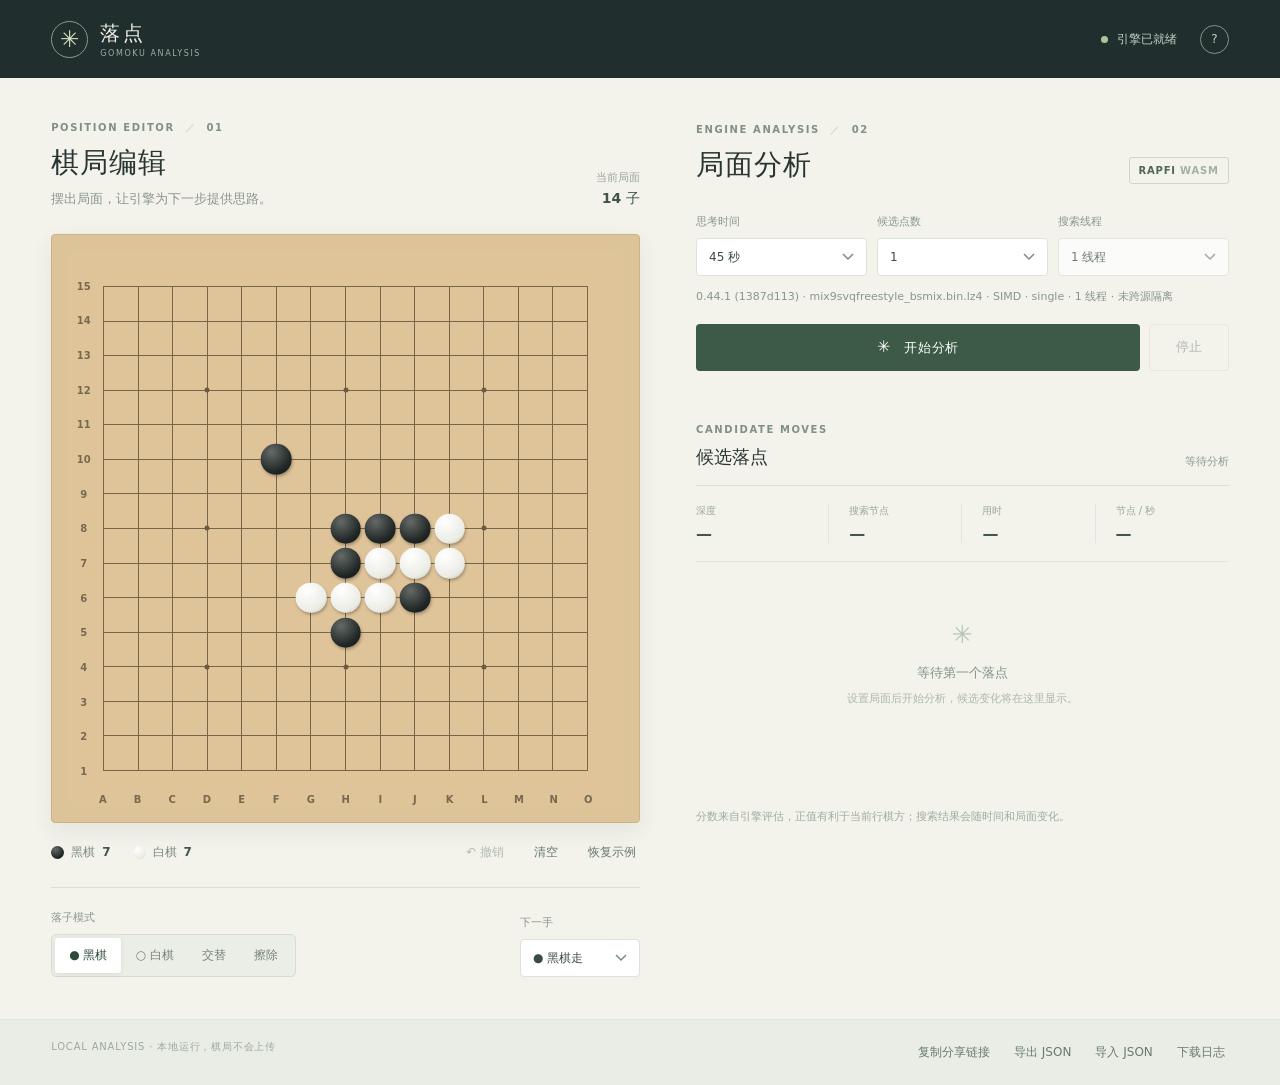
==== index.html @ eda37531 "Add browser Gomoku analysis" ====
<!doctype html>
<html lang="zh-CN">
<head>
  <meta charset="utf-8"><meta name="viewport" content="width=device-width,initial-scale=1">
  <meta name="theme-color" content="#1e292b"><title>落点 · 五子棋分析</title>
  <link rel="stylesheet" href="style.css">
<script src="./coi-serviceworker.js"></script>
</head>
<body>
<header class="topbar"><div class="brand"><span class="brand-mark">✳</span><div><b>落点</b><span>GOMOKU ANALYSIS</span></div></div><div class="top-right"><span class="status-dot" id="engine-dot"></span><span id="engine-status">正在准备引擎</span><button class="icon-btn" id="help-btn" title="使用说明" aria-label="使用说明">?</button></div></header>
<main class="layout">
<section class="board-panel">
  <div class="section-heading"><div><div class="eyebrow">POSITION EDITOR <span>／</span> 01</div><h1>棋局编辑</h1><p>摆出局面，让引擎为下一步提供思路。</p></div><div class="move-indicator"><span>当前局面</span><strong id="stone-count">14 子</strong></div></div>
  <div class="board-wrap"><div class="board" id="board" role="grid" aria-label="十五路五子棋棋盘"></div></div>
  <div class="board-footer"><div class="legend"><span><i class="stone black"></i>黑棋 <b id="black-count">7</b></span><span><i class="stone white"></i>白棋 <b id="white-count">7</b></span></div><div class="board-actions"><button class="text-btn" id="undo">↶ <span>撤销</span></button><button class="text-btn" id="clear">清空</button><button class="text-btn" id="preset">恢复示例</button></div></div>
  <div class="editor-row"><div><label>落子模式</label><div class="segmented" id="modes"><button data-mode="black" class="active">● 黑棋</button><button data-mode="white">○ 白棋</button><button data-mode="alternate">交替</button><button data-mode="erase">擦除</button></div></div><div><label for="side">下一手</label><select id="side"><option value="black">● 黑棋走</option><option value="white">○ 白棋走</option></select></div></div>
</section>
<aside class="analysis-panel">
  <div class="panel-title"><div><div class="eyebrow">ENGINE ANALYSIS <span>／</span> 02</div><h2>局面分析</h2></div><span class="engine-tag">RAPFI <span>WASM</span></span></div>
  <div class="settings"><div class="field"><label for="time">思考时间</label><select id="time"><option value="5">5 秒</option><option value="15">15 秒</option><option value="45" selected>45 秒</option><option value="120">120 秒</option><option value="0">长时分析（最多 24 小时）</option></select></div><div class="field"><label for="multipv">候选点数</label><select id="multipv"><option selected>1</option><option>3</option><option>5</option><option>12</option></select></div><div class="field"><label for="threads">搜索线程</label><select id="threads"><option value="1">1 线程</option></select></div></div>
  <div class="engine-note" id="engine-detail">正在加载本地引擎与网络权重…</div>
  <div class="run-row"><button class="primary" id="analyze" disabled><span>✳</span> 开始分析</button><button class="stop" id="stop" disabled>停止</button></div>
  <div class="analysis-head"><div><span class="eyebrow">CANDIDATE MOVES</span><h3>候选落点</h3></div><span class="live-label" id="search-state">等待分析</span></div>
  <div class="metrics"><div><span>深度</span><b id="metric-depth">—</b></div><div><span>搜索节点</span><b id="metric-nodes">—</b></div><div><span>用时</span><b id="metric-time">—</b></div><div><span>节点 / 秒</span><b id="metric-speed">—</b></div></div>
  <div class="results" id="results"><div class="empty"><span>✳</span><b>等待第一个落点</b><p>设置局面后开始分析，候选变化将在这里显示。</p></div></div>
  <div class="variation" id="variation" hidden><div><b>变化预览</b><span id="variation-label"></span></div><div class="variation-controls"><button id="pv-prev" aria-label="上一步">←</button><span id="pv-step">0 / 0</span><button id="pv-next" aria-label="下一步">→</button><button id="pv-close">退出预览 ×</button></div></div>
  <p class="score-note">分数来自引擎评估，正值有利于当前行棋方；搜索结果会随时间和局面变化。</p>
</aside>
</main>
<footer><span>LOCAL ANALYSIS · 本地运行，棋局不会上传</span><div><button id="copy">复制分享链接</button><button id="export">导出 JSON</button><button id="import">导入 JSON</button><button id="logs">下载日志</button><input id="file" type="file" accept="application/json,.json" hidden></div></footer>
<dialog id="help"><div class="dialog-head"><div><div class="eyebrow">HOW TO USE</div><h2>使用说明</h2></div><button id="help-close" class="icon-btn">×</button></div><p>在棋盘上点击交叉点摆子。选择黑棋、白棋、交替或擦除模式，并明确设置下一手的颜色。</p><p>点击「开始分析」后，引擎在浏览器中计算。多候选会分摊搜索预算，战术题可优先选择一个候选并给予较长时间。点击候选行可在棋盘上逐步预览变化；修改棋局会清除旧结果。</p><p>坐标以左下角为 A1。分享链接包含棋子与行棋方；JSON 可用于保存或恢复局面。浏览器关闭后正在运行的分析将停止。手动编辑局面没有完整棋谱；为设置行棋方，引擎可能插入跳步，这会影响依赖历史的判断。</p><p>多线程需要浏览器支持跨源隔离与 SharedArrayBuffer。页面会尝试通过 Service Worker 启用隔离；若不可用，则使用单线程。</p></dialog>
<div class="toast" id="toast" role="status"></div>
<script src="app.js"></script>
</body></html>
---- style.css ----
:root{font-family:'DM Sans','Noto Sans SC',system-ui,sans-serif;color:#293533;background:#f3f2eb;font-synthesis:none}*{box-sizing:border-box}body{margin:0}button,select{font:inherit}button{cursor:pointer}button:disabled{cursor:not-allowed;opacity:.45}.topbar{height:78px;background:#202e2d;color:#edf0e8;display:flex;align-items:center;justify-content:space-between;padding:0 max(4vw,28px)}.brand{display:flex;align-items:center;gap:12px}.brand-mark{height:37px;width:37px;border:1px solid #879c87;border-radius:50%;display:grid;place-items:center;color:#d4dfc0;font-size:23px}.brand b{display:block;font-size:20px;letter-spacing:.15em}.brand div span{display:block;font-size:8px;letter-spacing:.2em;color:#9daea5;margin-top:2px}.top-right{display:flex;align-items:center;gap:9px;font-size:12px;color:#c3cec4}.status-dot{width:7px;height:7px;background:#caa96b;border-radius:50%}.status-dot.ready{background:#a8c697}.status-dot.error{background:#e08d7e}.icon-btn{border:1px solid #83948c;color:inherit;background:transparent;width:29px;height:29px;border-radius:50%;margin-left:14px}.layout{max-width:1520px;margin:auto;padding:43px max(4vw,28px) 42px;display:grid;grid-template-columns:minmax(450px,1.05fr) minmax(420px,.95fr);gap:56px}.section-heading,.panel-title{display:flex;justify-content:space-between;align-items:flex-end;margin-bottom:26px}.eyebrow{font-size:10px;font-weight:700;letter-spacing:.16em;color:#819085}.eyebrow span{color:#bdc8bc;padding:0 5px}h1,h2,h3,p{margin:0}h1,h2{font-size:28px;letter-spacing:.03em;margin-top:9px;font-weight:600}.section-heading p{font-size:13px;color:#8a9690;margin-top:8px}.move-indicator{text-align:right;color:#9ba69d;font-size:11px}.move-indicator strong{display:block;margin-top:5px;color:#42524b;font-size:14px}.board-wrap{padding:16px;background:#ddc398;border:1px solid #cbb389;box-shadow:0 8px 22px #39483313;border-radius:4px;max-width:680px}.board{position:relative;aspect-ratio:1;background:#dfc49a;touch-action:manipulation}.board:before{content:'';position:absolute;inset:6.25%;background:repeating-linear-gradient(to right,#766547 0 1px,transparent 1px calc(100% / 14)),repeating-linear-gradient(to bottom,#766547 0 1px,transparent 1px calc(100% / 14));border-right:1px solid #766547;border-bottom:1px solid #766547;pointer-events:none}.intersection{position:absolute;width:6.25%;height:6.25%;transform:translate(-50%,-50%);border:0;background:transparent;padding:0;border-radius:50%;z-index:2}.intersection:focus-visible{outline:2px solid #fff;outline-offset:-1px}.intersection:hover:after{content:'';position:absolute;inset:14%;border:1px solid #536b5b;border-radius:50%}.star{position:absolute;width:5px;height:5px;transform:translate(-50%,-50%);border-radius:50%;background:#6d5b41;pointer-events:none}.piece{position:absolute;inset:6%;border-radius:50%;box-shadow:1px 2px 3px #31281755}.piece.black,.stone.black{background:radial-gradient(circle at 35% 27%,#656a67,#202726 65%,#101514)}.piece.white,.stone.white{background:radial-gradient(circle at 35% 27%,#fff,#ebece5 68%,#bdc1b8)}.piece.ghost{opacity:.72}.piece em{display:grid;place-items:center;height:100%;font-style:normal;font-size:clamp(8px,1vw,13px);font-weight:700}.piece.black em{color:#fff}.piece.white em{color:#33413d}.coord{position:absolute;transform:translate(-50%,-50%);font-size:10px;color:#77694f;font-weight:600;pointer-events:none}.board-footer{max-width:680px;display:flex;justify-content:space-between;align-items:center;padding:17px 0 22px;border-bottom:1px solid #d9dfd6}.legend,.board-actions{display:flex;align-items:center;gap:22px}.legend span{display:flex;align-items:center;gap:7px;color:#7d8981;font-size:12px}.legend b{color:#46544d;font-weight:600}.stone{width:13px;height:13px;border-radius:50%;display:inline-block}.text-btn,footer button{border:0;background:none;color:#6a7a6e;padding:4px;font-size:12px}.text-btn:hover,footer button:hover{color:#263f34}.editor-row{display:flex;justify-content:space-between;gap:18px;max-width:680px;margin-top:22px;align-items:end}label{display:block;font-size:11px;color:#8a978d;margin-bottom:9px;font-weight:600}.segmented{display:flex;border:1px solid #d5ddd3;border-radius:5px;padding:3px;background:#ebeee7}.segmented button{border:0;background:none;padding:9px 14px;font-size:12px;color:#758278;border-radius:3px;white-space:nowrap}.segmented button.active{background:#fff;color:#2f4a3a;box-shadow:0 1px 4px #263d2d19}select{appearance:none;background:#fff url("data:image/svg+xml,%3Csvg xmlns='http://www.w3.org/2000/svg' width='12' height='8'%3E%3Cpath d='m1 1 5 5 5-5' fill='none' stroke='%237d8c82' stroke-width='1.5'/%3E%3C/svg%3E") no-repeat right 12px center;border:1px solid #dce3d9;border-radius:4px;color:#3b4c42;padding:11px 33px 11px 12px;font-size:12px;min-width:120px}.analysis-panel{padding-top:2px}.panel-title{margin-bottom:30px}.engine-tag{color:#4e6654;border:1px solid #cad7c9;border-radius:3px;padding:7px 9px;font-size:10px;font-weight:700;letter-spacing:.08em}.engine-tag span{color:#a2b1a4}.settings{display:grid;grid-template-columns:repeat(3,1fr);gap:10px}.settings select{width:100%;min-width:0}.engine-note{font-size:11px;color:#88968b;margin:12px 0 18px;line-height:1.6}.run-row{display:flex;gap:9px}.primary,.stop{height:47px;border-radius:4px;font-weight:600;font-size:13px}.primary{flex:1;border:0;background:#3c5a46;color:#fff;letter-spacing:.05em}.primary:hover:not(:disabled){background:#2e4937}.primary span{font-size:16px;margin-right:8px}.stop{width:80px;border:1px solid #d2dcd0;background:transparent;color:#607468}.analysis-head{display:flex;align-items:end;justify-content:space-between;margin-top:47px;padding-bottom:16px;border-bottom:1px solid #d9e0d7}.analysis-head h3{font-size:18px;margin-top:8px;font-weight:600}.live-label{font-size:11px;color:#8a9a8e}.metrics{display:grid;grid-template-columns:repeat(4,1fr);padding:18px 0;border-bottom:1px solid #e1e6de}.metrics div{border-right:1px solid #e0e6de;padding-left:20px}.metrics div:first-child{padding-left:0}.metrics div:last-child{border:0}.metrics span{display:block;font-size:10px;color:#9aa79b;margin-bottom:6px}.metrics b{font-size:16px;color:#43564a;font-weight:600}.results{min-height:225px}.empty{text-align:center;padding:58px 20px;color:#abb8aa}.empty span{display:block;font-size:25px;color:#b7c7b4;margin-bottom:13px}.empty b{font-size:13px;font-weight:500;color:#839387}.empty p{font-size:11px;line-height:1.8;margin-top:7px}.result{width:100%;border:0;border-bottom:1px solid #e1e6de;background:none;padding:16px 3px;text-align:left;display:grid;grid-template-columns:30px 50px 70px 1fr;align-items:center;gap:7px;color:#405048}.result:hover,.result.selected{background:#e9eee6}.result .rank{font-size:11px;color:#a1aea2}.result .point{font-size:18px;font-weight:700;color:#30493b}.result .score{font-size:13px;font-weight:600;color:#53765c}.result .line{font-size:11px;line-height:1.7;color:#98a69a;overflow:hidden}.result .line span{display:block;overflow:hidden;text-overflow:ellipsis;white-space:nowrap}.result .line small{display:block;font-size:10px;color:#a0ada1;white-space:nowrap}.variation{background:#e5ece1;padding:14px;margin-top:14px;border-radius:4px;font-size:12px}.variation>div:first-child{display:flex;justify-content:space-between;color:#506857}.variation-controls{display:flex;align-items:center;gap:8px;margin-top:10px;color:#6c7e70}.variation button{border:1px solid #cddbcc;background:#f7faf4;border-radius:3px;padding:5px 9px;color:#506857}.variation button:last-child{margin-left:auto}.score-note{font-size:11px;line-height:1.8;color:#a0aca1;margin-top:20px}footer{background:#e9ede5;border-top:1px solid #dfe5dd;padding:20px max(4vw,28px);display:flex;justify-content:space-between;gap:20px;color:#9ba99d;font-size:10px;letter-spacing:.08em}footer div{display:flex;gap:16px;flex-wrap:wrap}footer button{letter-spacing:0}dialog{max-width:480px;border:0;border-radius:6px;padding:30px;background:#f8f9f4;color:#34483a;box-shadow:0 20px 70px #1116}dialog::backdrop{background:#17251fc2}.dialog-head{display:flex;justify-content:space-between;align-items:start}.dialog-head .icon-btn{color:#54695a}dialog p{font-size:13px;line-height:1.9;color:#718075;margin-top:20px}.toast{position:fixed;bottom:25px;left:50%;transform:translate(-50%,20px);opacity:0;transition:.2s;background:#263d30;color:white;padding:11px 18px;border-radius:4px;font-size:12px;pointer-events:none}.toast.show{opacity:1;transform:translate(-50%,0)}@media(max-width:900px){.layout{grid-template-columns:1fr;max-width:740px;gap:52px}.board-wrap,.board-footer,.editor-row{max-width:none}.analysis-head{margin-top:35px}}@media(max-width:520px){.topbar{height:66px;padding:0 18px}.layout{padding:30px 16px}.top-right{font-size:11px}.section-heading h1,.panel-title h2{font-size:24px}.board-wrap{padding:8px}.coord{font-size:8px}.editor-row{align-items:stretch;flex-direction:column}.editor-row select{width:100%}.segmented button{flex:1;padding:9px 7px}.settings{gap:5px}.settings select{padding-left:8px;padding-right:22px;font-size:11px}.board-actions{gap:9px}.legend{gap:10px}footer{padding:20px 16px;flex-direction:column}footer div{gap:10px}.result{grid-template-columns:24px 46px 60px 1fr}}
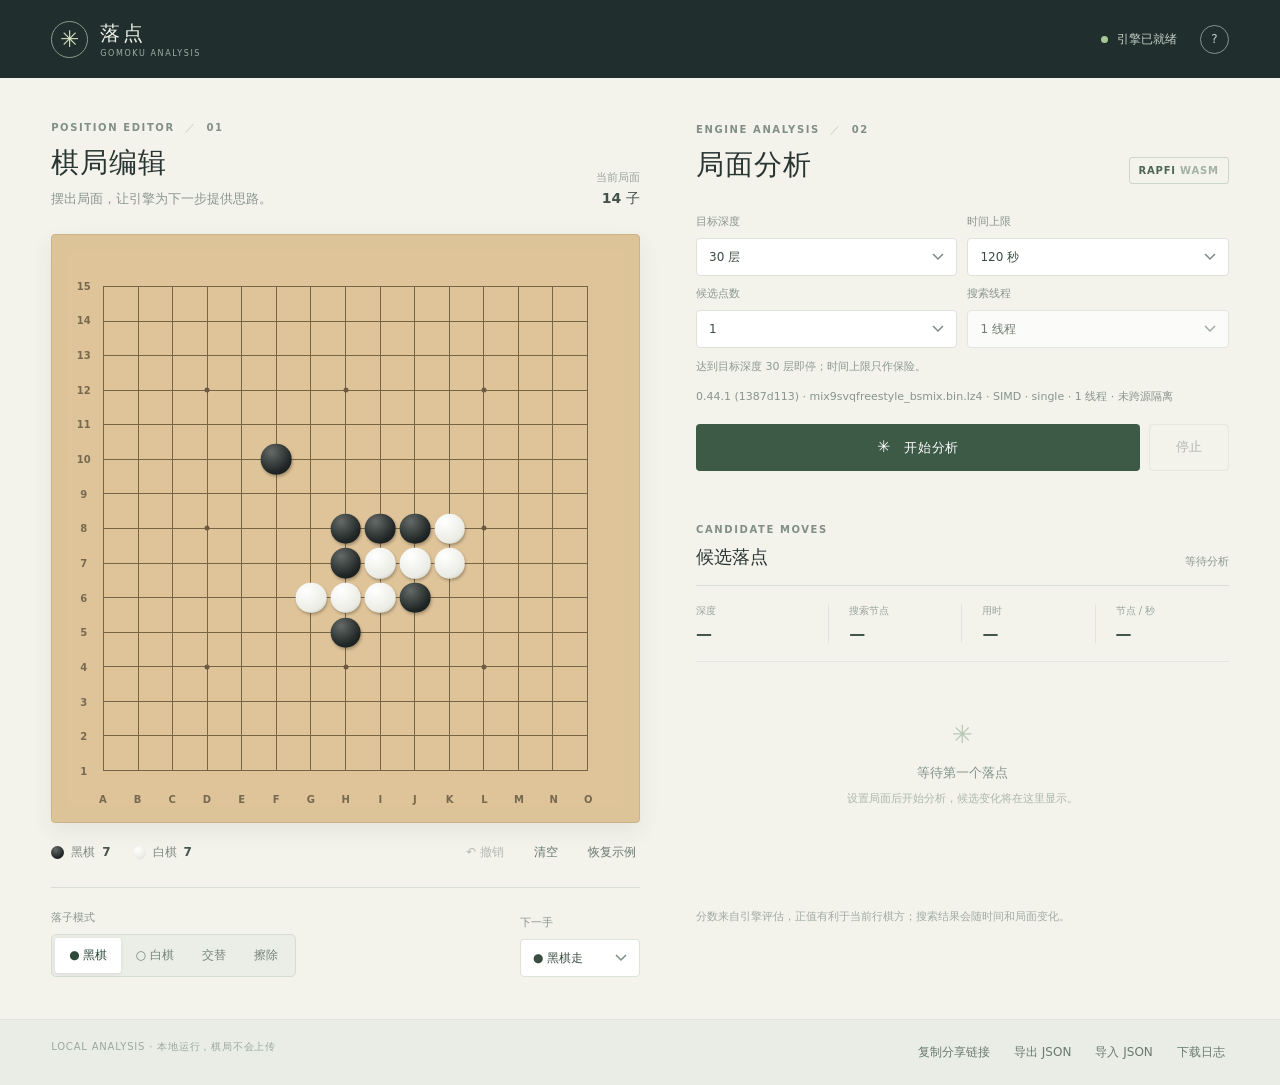
==== commit d6c9a5a7: "Stop on a depth target instead of the wall clock Measured first, with a harness that drives the bund" ====
--- a/index.html
+++ b/index.html
@@ -17,7 +17,9 @@
 </section>
 <aside class="analysis-panel">
   <div class="panel-title"><div><div class="eyebrow">ENGINE ANALYSIS <span>／</span> 02</div><h2>局面分析</h2></div><span class="engine-tag">RAPFI <span>WASM</span></span></div>
-  <div class="settings"><div class="field"><label for="time">思考时间</label><select id="time"><option value="5">5 秒</option><option value="15">15 秒</option><option value="45" selected>45 秒</option><option value="120">120 秒</option><option value="0">长时分析（最多 24 小时）</option></select></div><div class="field"><label for="multipv">候选点数</label><select id="multipv"><option selected>1</option><option>3</option><option>5</option><option>12</option></select></div><div class="field"><label for="threads">搜索线程</label><select id="threads"><option value="1">1 线程</option></select></div></div>
+  <div class="settings"><div class="field"><label for="maxdepth">目标深度</label><select id="maxdepth"><option value="20">20 层</option><option value="24">24 层</option><option value="28">28 层</option><option value="30" selected>30 层</option><option value="34">34 层</option><option value="0">不限（按时间）</option></select></div><div class="field"><label for="time">时间上限</label><select id="time"><option value="5">5 秒</option><option value="15">15 秒（快速）</option><option value="45">45 秒</option><option value="120" selected>120 秒</option><option value="0">不设上限（最多 24 小时）</option></select></div><div class="field"><label for="multipv">候选点数</label><select id="multipv"><option selected>1</option><option>3</option><option>5</option><option>12</option></select></div><div class="field"><label for="threads">搜索线程</label><select id="threads"><option value="1">1 线程</option></select></div></div>
+  <p class="hint" id="budget-hint">达到目标深度即停；时间上限只作保险。</p>
+  <p class="hint" id="thread-hint" hidden>多线程的搜索结果不保证可复现，可能与单线程不同。</p>
   <div class="engine-note" id="engine-detail">正在加载本地引擎与网络权重…</div>
   <div class="run-row"><button class="primary" id="analyze" disabled><span>✳</span> 开始分析</button><button class="stop" id="stop" disabled>停止</button></div>
   <div class="analysis-head"><div><span class="eyebrow">CANDIDATE MOVES</span><h3>候选落点</h3></div><span class="live-label" id="search-state">等待分析</span></div>
--- a/style.css
+++ b/style.css
@@ -1 +1 @@
-:root{font-family:'DM Sans','Noto Sans SC',system-ui,sans-serif;color:#293533;background:#f3f2eb;font-synthesis:none}*{box-sizing:border-box}body{margin:0}button,select{font:inherit}button{cursor:pointer}button:disabled{cursor:not-allowed;opacity:.45}.topbar{height:78px;background:#202e2d;color:#edf0e8;display:flex;align-items:center;justify-content:space-between;padding:0 max(4vw,28px)}.brand{display:flex;align-items:center;gap:12px}.brand-mark{height:37px;width:37px;border:1px solid #879c87;border-radius:50%;display:grid;place-items:center;color:#d4dfc0;font-size:23px}.brand b{display:block;font-size:20px;letter-spacing:.15em}.brand div span{display:block;font-size:8px;letter-spacing:.2em;color:#9daea5;margin-top:2px}.top-right{display:flex;align-items:center;gap:9px;font-size:12px;color:#c3cec4}.status-dot{width:7px;height:7px;background:#caa96b;border-radius:50%}.status-dot.ready{background:#a8c697}.status-dot.error{background:#e08d7e}.icon-btn{border:1px solid #83948c;color:inherit;background:transparent;width:29px;height:29px;border-radius:50%;margin-left:14px}.layout{max-width:1520px;margin:auto;padding:43px max(4vw,28px) 42px;display:grid;grid-template-columns:minmax(450px,1.05fr) minmax(420px,.95fr);gap:56px}.section-heading,.panel-title{display:flex;justify-content:space-between;align-items:flex-end;margin-bottom:26px}.eyebrow{font-size:10px;font-weight:700;letter-spacing:.16em;color:#819085}.eyebrow span{color:#bdc8bc;padding:0 5px}h1,h2,h3,p{margin:0}h1,h2{font-size:28px;letter-spacing:.03em;margin-top:9px;font-weight:600}.section-heading p{font-size:13px;color:#8a9690;margin-top:8px}.move-indicator{text-align:right;color:#9ba69d;font-size:11px}.move-indicator strong{display:block;margin-top:5px;color:#42524b;font-size:14px}.board-wrap{padding:16px;background:#ddc398;border:1px solid #cbb389;box-shadow:0 8px 22px #39483313;border-radius:4px;max-width:680px}.board{position:relative;aspect-ratio:1;background:#dfc49a;touch-action:manipulation}.board:before{content:'';position:absolute;inset:6.25%;background:repeating-linear-gradient(to right,#766547 0 1px,transparent 1px calc(100% / 14)),repeating-linear-gradient(to bottom,#766547 0 1px,transparent 1px calc(100% / 14));border-right:1px solid #766547;border-bottom:1px solid #766547;pointer-events:none}.intersection{position:absolute;width:6.25%;height:6.25%;transform:translate(-50%,-50%);border:0;background:transparent;padding:0;border-radius:50%;z-index:2}.intersection:focus-visible{outline:2px solid #fff;outline-offset:-1px}.intersection:hover:after{content:'';position:absolute;inset:14%;border:1px solid #536b5b;border-radius:50%}.star{position:absolute;width:5px;height:5px;transform:translate(-50%,-50%);border-radius:50%;background:#6d5b41;pointer-events:none}.piece{position:absolute;inset:6%;border-radius:50%;box-shadow:1px 2px 3px #31281755}.piece.black,.stone.black{background:radial-gradient(circle at 35% 27%,#656a67,#202726 65%,#101514)}.piece.white,.stone.white{background:radial-gradient(circle at 35% 27%,#fff,#ebece5 68%,#bdc1b8)}.piece.ghost{opacity:.72}.piece em{display:grid;place-items:center;height:100%;font-style:normal;font-size:clamp(8px,1vw,13px);font-weight:700}.piece.black em{color:#fff}.piece.white em{color:#33413d}.coord{position:absolute;transform:translate(-50%,-50%);font-size:10px;color:#77694f;font-weight:600;pointer-events:none}.board-footer{max-width:680px;display:flex;justify-content:space-between;align-items:center;padding:17px 0 22px;border-bottom:1px solid #d9dfd6}.legend,.board-actions{display:flex;align-items:center;gap:22px}.legend span{display:flex;align-items:center;gap:7px;color:#7d8981;font-size:12px}.legend b{color:#46544d;font-weight:600}.stone{width:13px;height:13px;border-radius:50%;display:inline-block}.text-btn,footer button{border:0;background:none;color:#6a7a6e;padding:4px;font-size:12px}.text-btn:hover,footer button:hover{color:#263f34}.editor-row{display:flex;justify-content:space-between;gap:18px;max-width:680px;margin-top:22px;align-items:end}label{display:block;font-size:11px;color:#8a978d;margin-bottom:9px;font-weight:600}.segmented{display:flex;border:1px solid #d5ddd3;border-radius:5px;padding:3px;background:#ebeee7}.segmented button{border:0;background:none;padding:9px 14px;font-size:12px;color:#758278;border-radius:3px;white-space:nowrap}.segmented button.active{background:#fff;color:#2f4a3a;box-shadow:0 1px 4px #263d2d19}select{appearance:none;background:#fff url("data:image/svg+xml,%3Csvg xmlns='http://www.w3.org/2000/svg' width='12' height='8'%3E%3Cpath d='m1 1 5 5 5-5' fill='none' stroke='%237d8c82' stroke-width='1.5'/%3E%3C/svg%3E") no-repeat right 12px center;border:1px solid #dce3d9;border-radius:4px;color:#3b4c42;padding:11px 33px 11px 12px;font-size:12px;min-width:120px}.analysis-panel{padding-top:2px}.panel-title{margin-bottom:30px}.engine-tag{color:#4e6654;border:1px solid #cad7c9;border-radius:3px;padding:7px 9px;font-size:10px;font-weight:700;letter-spacing:.08em}.engine-tag span{color:#a2b1a4}.settings{display:grid;grid-template-columns:repeat(3,1fr);gap:10px}.settings select{width:100%;min-width:0}.engine-note{font-size:11px;color:#88968b;margin:12px 0 18px;line-height:1.6}.run-row{display:flex;gap:9px}.primary,.stop{height:47px;border-radius:4px;font-weight:600;font-size:13px}.primary{flex:1;border:0;background:#3c5a46;color:#fff;letter-spacing:.05em}.primary:hover:not(:disabled){background:#2e4937}.primary span{font-size:16px;margin-right:8px}.stop{width:80px;border:1px solid #d2dcd0;background:transparent;color:#607468}.analysis-head{display:flex;align-items:end;justify-content:space-between;margin-top:47px;padding-bottom:16px;border-bottom:1px solid #d9e0d7}.analysis-head h3{font-size:18px;margin-top:8px;font-weight:600}.live-label{font-size:11px;color:#8a9a8e}.metrics{display:grid;grid-template-columns:repeat(4,1fr);padding:18px 0;border-bottom:1px solid #e1e6de}.metrics div{border-right:1px solid #e0e6de;padding-left:20px}.metrics div:first-child{padding-left:0}.metrics div:last-child{border:0}.metrics span{display:block;font-size:10px;color:#9aa79b;margin-bottom:6px}.metrics b{font-size:16px;color:#43564a;font-weight:600}.results{min-height:225px}.empty{text-align:center;padding:58px 20px;color:#abb8aa}.empty span{display:block;font-size:25px;color:#b7c7b4;margin-bottom:13px}.empty b{font-size:13px;font-weight:500;color:#839387}.empty p{font-size:11px;line-height:1.8;margin-top:7px}.result{width:100%;border:0;border-bottom:1px solid #e1e6de;background:none;padding:16px 3px;text-align:left;display:grid;grid-template-columns:30px 50px 70px 1fr;align-items:center;gap:7px;color:#405048}.result:hover,.result.selected{background:#e9eee6}.result .rank{font-size:11px;color:#a1aea2}.result .point{font-size:18px;font-weight:700;color:#30493b}.result .score{font-size:13px;font-weight:600;color:#53765c}.result .line{font-size:11px;line-height:1.7;color:#98a69a;overflow:hidden}.result .line span{display:block;overflow:hidden;text-overflow:ellipsis;white-space:nowrap}.result .line small{display:block;font-size:10px;color:#a0ada1;white-space:nowrap}.variation{background:#e5ece1;padding:14px;margin-top:14px;border-radius:4px;font-size:12px}.variation>div:first-child{display:flex;justify-content:space-between;color:#506857}.variation-controls{display:flex;align-items:center;gap:8px;margin-top:10px;color:#6c7e70}.variation button{border:1px solid #cddbcc;background:#f7faf4;border-radius:3px;padding:5px 9px;color:#506857}.variation button:last-child{margin-left:auto}.score-note{font-size:11px;line-height:1.8;color:#a0aca1;margin-top:20px}footer{background:#e9ede5;border-top:1px solid #dfe5dd;padding:20px max(4vw,28px);display:flex;justify-content:space-between;gap:20px;color:#9ba99d;font-size:10px;letter-spacing:.08em}footer div{display:flex;gap:16px;flex-wrap:wrap}footer button{letter-spacing:0}dialog{max-width:480px;border:0;border-radius:6px;padding:30px;background:#f8f9f4;color:#34483a;box-shadow:0 20px 70px #1116}dialog::backdrop{background:#17251fc2}.dialog-head{display:flex;justify-content:space-between;align-items:start}.dialog-head .icon-btn{color:#54695a}dialog p{font-size:13px;line-height:1.9;color:#718075;margin-top:20px}.toast{position:fixed;bottom:25px;left:50%;transform:translate(-50%,20px);opacity:0;transition:.2s;background:#263d30;color:white;padding:11px 18px;border-radius:4px;font-size:12px;pointer-events:none}.toast.show{opacity:1;transform:translate(-50%,0)}@media(max-width:900px){.layout{grid-template-columns:1fr;max-width:740px;gap:52px}.board-wrap,.board-footer,.editor-row{max-width:none}.analysis-head{margin-top:35px}}@media(max-width:520px){.topbar{height:66px;padding:0 18px}.layout{padding:30px 16px}.top-right{font-size:11px}.section-heading h1,.panel-title h2{font-size:24px}.board-wrap{padding:8px}.coord{font-size:8px}.editor-row{align-items:stretch;flex-direction:column}.editor-row select{width:100%}.segmented button{flex:1;padding:9px 7px}.settings{gap:5px}.settings select{padding-left:8px;padding-right:22px;font-size:11px}.board-actions{gap:9px}.legend{gap:10px}footer{padding:20px 16px;flex-direction:column}footer div{gap:10px}.result{grid-template-columns:24px 46px 60px 1fr}}
+:root{font-family:'DM Sans','Noto Sans SC',system-ui,sans-serif;color:#293533;background:#f3f2eb;font-synthesis:none}*{box-sizing:border-box}body{margin:0}button,select{font:inherit}button{cursor:pointer}button:disabled{cursor:not-allowed;opacity:.45}.topbar{height:78px;background:#202e2d;color:#edf0e8;display:flex;align-items:center;justify-content:space-between;padding:0 max(4vw,28px)}.brand{display:flex;align-items:center;gap:12px}.brand-mark{height:37px;width:37px;border:1px solid #879c87;border-radius:50%;display:grid;place-items:center;color:#d4dfc0;font-size:23px}.brand b{display:block;font-size:20px;letter-spacing:.15em}.brand div span{display:block;font-size:8px;letter-spacing:.2em;color:#9daea5;margin-top:2px}.top-right{display:flex;align-items:center;gap:9px;font-size:12px;color:#c3cec4}.status-dot{width:7px;height:7px;background:#caa96b;border-radius:50%}.status-dot.ready{background:#a8c697}.status-dot.error{background:#e08d7e}.icon-btn{border:1px solid #83948c;color:inherit;background:transparent;width:29px;height:29px;border-radius:50%;margin-left:14px}.layout{max-width:1520px;margin:auto;padding:43px max(4vw,28px) 42px;display:grid;grid-template-columns:minmax(450px,1.05fr) minmax(420px,.95fr);gap:56px}.section-heading,.panel-title{display:flex;justify-content:space-between;align-items:flex-end;margin-bottom:26px}.eyebrow{font-size:10px;font-weight:700;letter-spacing:.16em;color:#819085}.eyebrow span{color:#bdc8bc;padding:0 5px}h1,h2,h3,p{margin:0}h1,h2{font-size:28px;letter-spacing:.03em;margin-top:9px;font-weight:600}.section-heading p{font-size:13px;color:#8a9690;margin-top:8px}.move-indicator{text-align:right;color:#9ba69d;font-size:11px}.move-indicator strong{display:block;margin-top:5px;color:#42524b;font-size:14px}.board-wrap{padding:16px;background:#ddc398;border:1px solid #cbb389;box-shadow:0 8px 22px #39483313;border-radius:4px;max-width:680px}.board{position:relative;aspect-ratio:1;background:#dfc49a;touch-action:manipulation}.board:before{content:'';position:absolute;inset:6.25%;background:repeating-linear-gradient(to right,#766547 0 1px,transparent 1px calc(100% / 14)),repeating-linear-gradient(to bottom,#766547 0 1px,transparent 1px calc(100% / 14));border-right:1px solid #766547;border-bottom:1px solid #766547;pointer-events:none}.intersection{position:absolute;width:6.25%;height:6.25%;transform:translate(-50%,-50%);border:0;background:transparent;padding:0;border-radius:50%;z-index:2}.intersection:focus-visible{outline:2px solid #fff;outline-offset:-1px}.intersection:hover:after{content:'';position:absolute;inset:14%;border:1px solid #536b5b;border-radius:50%}.star{position:absolute;width:5px;height:5px;transform:translate(-50%,-50%);border-radius:50%;background:#6d5b41;pointer-events:none}.piece{position:absolute;inset:6%;border-radius:50%;box-shadow:1px 2px 3px #31281755}.piece.black,.stone.black{background:radial-gradient(circle at 35% 27%,#656a67,#202726 65%,#101514)}.piece.white,.stone.white{background:radial-gradient(circle at 35% 27%,#fff,#ebece5 68%,#bdc1b8)}.piece.ghost{opacity:.72}.piece em{display:grid;place-items:center;height:100%;font-style:normal;font-size:clamp(8px,1vw,13px);font-weight:700}.piece.black em{color:#fff}.piece.white em{color:#33413d}.coord{position:absolute;transform:translate(-50%,-50%);font-size:10px;color:#77694f;font-weight:600;pointer-events:none}.board-footer{max-width:680px;display:flex;justify-content:space-between;align-items:center;padding:17px 0 22px;border-bottom:1px solid #d9dfd6}.legend,.board-actions{display:flex;align-items:center;gap:22px}.legend span{display:flex;align-items:center;gap:7px;color:#7d8981;font-size:12px}.legend b{color:#46544d;font-weight:600}.stone{width:13px;height:13px;border-radius:50%;display:inline-block}.text-btn,footer button{border:0;background:none;color:#6a7a6e;padding:4px;font-size:12px}.text-btn:hover,footer button:hover{color:#263f34}.editor-row{display:flex;justify-content:space-between;gap:18px;max-width:680px;margin-top:22px;align-items:end}label{display:block;font-size:11px;color:#8a978d;margin-bottom:9px;font-weight:600}.segmented{display:flex;border:1px solid #d5ddd3;border-radius:5px;padding:3px;background:#ebeee7}.segmented button{border:0;background:none;padding:9px 14px;font-size:12px;color:#758278;border-radius:3px;white-space:nowrap}.segmented button.active{background:#fff;color:#2f4a3a;box-shadow:0 1px 4px #263d2d19}select{appearance:none;background:#fff url("data:image/svg+xml,%3Csvg xmlns='http://www.w3.org/2000/svg' width='12' height='8'%3E%3Cpath d='m1 1 5 5 5-5' fill='none' stroke='%237d8c82' stroke-width='1.5'/%3E%3C/svg%3E") no-repeat right 12px center;border:1px solid #dce3d9;border-radius:4px;color:#3b4c42;padding:11px 33px 11px 12px;font-size:12px;min-width:120px}.analysis-panel{padding-top:2px}.panel-title{margin-bottom:30px}.engine-tag{color:#4e6654;border:1px solid #cad7c9;border-radius:3px;padding:7px 9px;font-size:10px;font-weight:700;letter-spacing:.08em}.engine-tag span{color:#a2b1a4}.settings{display:grid;grid-template-columns:repeat(2,1fr);gap:10px}.settings select{width:100%;min-width:0}.hint{font-size:11px;line-height:1.65;color:#8d9a8f;margin:10px 0 0}.hint[hidden]{display:none}.engine-note{font-size:11px;color:#88968b;margin:12px 0 18px;line-height:1.6}.run-row{display:flex;gap:9px}.primary,.stop{height:47px;border-radius:4px;font-weight:600;font-size:13px}.primary{flex:1;border:0;background:#3c5a46;color:#fff;letter-spacing:.05em}.primary:hover:not(:disabled){background:#2e4937}.primary span{font-size:16px;margin-right:8px}.stop{width:80px;border:1px solid #d2dcd0;background:transparent;color:#607468}.analysis-head{display:flex;align-items:end;justify-content:space-between;margin-top:47px;padding-bottom:16px;border-bottom:1px solid #d9e0d7}.analysis-head h3{font-size:18px;margin-top:8px;font-weight:600}.live-label{font-size:11px;color:#8a9a8e}.metrics{display:grid;grid-template-columns:repeat(4,1fr);padding:18px 0;border-bottom:1px solid #e1e6de}.metrics div{border-right:1px solid #e0e6de;padding-left:20px}.metrics div:first-child{padding-left:0}.metrics div:last-child{border:0}.metrics span{display:block;font-size:10px;color:#9aa79b;margin-bottom:6px}.metrics b{font-size:16px;color:#43564a;font-weight:600}.results{min-height:225px}.empty{text-align:center;padding:58px 20px;color:#abb8aa}.empty span{display:block;font-size:25px;color:#b7c7b4;margin-bottom:13px}.empty b{font-size:13px;font-weight:500;color:#839387}.empty p{font-size:11px;line-height:1.8;margin-top:7px}.result{width:100%;border:0;border-bottom:1px solid #e1e6de;background:none;padding:16px 3px;text-align:left;display:grid;grid-template-columns:30px 50px 70px 1fr;align-items:center;gap:7px;color:#405048}.result:hover,.result.selected{background:#e9eee6}.result .rank{font-size:11px;color:#a1aea2}.result .point{font-size:18px;font-weight:700;color:#30493b}.result .score{font-size:13px;font-weight:600;color:#53765c}.result .line{font-size:11px;line-height:1.7;color:#98a69a;overflow:hidden}.result .line span{display:block;overflow:hidden;text-overflow:ellipsis;white-space:nowrap}.result .line small{display:block;font-size:10px;color:#a0ada1;white-space:nowrap}.variation{background:#e5ece1;padding:14px;margin-top:14px;border-radius:4px;font-size:12px}.variation>div:first-child{display:flex;justify-content:space-between;color:#506857}.variation-controls{display:flex;align-items:center;gap:8px;margin-top:10px;color:#6c7e70}.variation button{border:1px solid #cddbcc;background:#f7faf4;border-radius:3px;padding:5px 9px;color:#506857}.variation button:last-child{margin-left:auto}.score-note{font-size:11px;line-height:1.8;color:#a0aca1;margin-top:20px}footer{background:#e9ede5;border-top:1px solid #dfe5dd;padding:20px max(4vw,28px);display:flex;justify-content:space-between;gap:20px;color:#9ba99d;font-size:10px;letter-spacing:.08em}footer div{display:flex;gap:16px;flex-wrap:wrap}footer button{letter-spacing:0}dialog{max-width:480px;border:0;border-radius:6px;padding:30px;background:#f8f9f4;color:#34483a;box-shadow:0 20px 70px #1116}dialog::backdrop{background:#17251fc2}.dialog-head{display:flex;justify-content:space-between;align-items:start}.dialog-head .icon-btn{color:#54695a}dialog p{font-size:13px;line-height:1.9;color:#718075;margin-top:20px}.toast{position:fixed;bottom:25px;left:50%;transform:translate(-50%,20px);opacity:0;transition:.2s;background:#263d30;color:white;padding:11px 18px;border-radius:4px;font-size:12px;pointer-events:none}.toast.show{opacity:1;transform:translate(-50%,0)}@media(max-width:900px){.layout{grid-template-columns:1fr;max-width:740px;gap:52px}.board-wrap,.board-footer,.editor-row{max-width:none}.analysis-head{margin-top:35px}}@media(max-width:520px){.topbar{height:66px;padding:0 18px}.layout{padding:30px 16px}.top-right{font-size:11px}.section-heading h1,.panel-title h2{font-size:24px}.board-wrap{padding:8px}.coord{font-size:8px}.editor-row{align-items:stretch;flex-direction:column}.editor-row select{width:100%}.segmented button{flex:1;padding:9px 7px}.settings{gap:5px}.settings select{padding-left:8px;padding-right:22px;font-size:11px}.board-actions{gap:9px}.legend{gap:10px}footer{padding:20px 16px;flex-direction:column}footer div{gap:10px}.result{grid-template-columns:24px 46px 60px 1fr}}
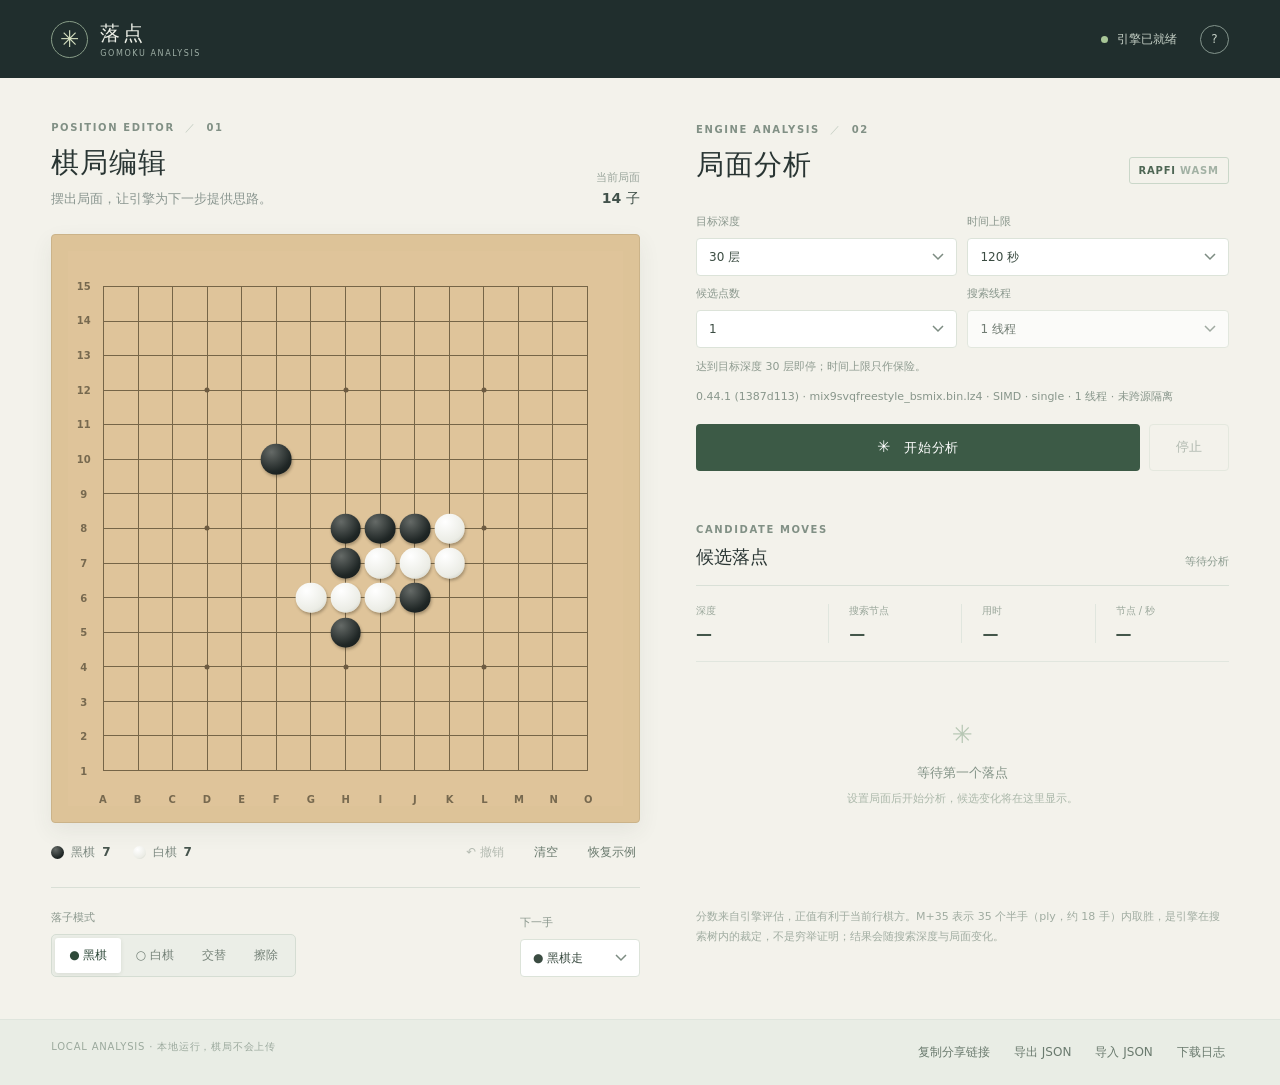
==== commit 2d7311a8: "Say what an M score means and rewrite the test record A mate score is printed as VALUE_MATE - value," ====
--- a/index.html
+++ b/index.html
@@ -26,11 +26,11 @@
   <div class="metrics"><div><span>深度</span><b id="metric-depth">—</b></div><div><span>搜索节点</span><b id="metric-nodes">—</b></div><div><span>用时</span><b id="metric-time">—</b></div><div><span>节点 / 秒</span><b id="metric-speed">—</b></div></div>
   <div class="results" id="results"><div class="empty"><span>✳</span><b>等待第一个落点</b><p>设置局面后开始分析，候选变化将在这里显示。</p></div></div>
   <div class="variation" id="variation" hidden><div><b>变化预览</b><span id="variation-label"></span></div><div class="variation-controls"><button id="pv-prev" aria-label="上一步">←</button><span id="pv-step">0 / 0</span><button id="pv-next" aria-label="下一步">→</button><button id="pv-close">退出预览 ×</button></div></div>
-  <p class="score-note">分数来自引擎评估，正值有利于当前行棋方；搜索结果会随时间和局面变化。</p>
+  <p class="score-note">分数来自引擎评估，正值有利于当前行棋方。M+35 表示 35 个半手（ply，约 18 手）内取胜，是引擎在搜索树内的裁定，不是穷举证明；结果会随搜索深度与局面变化。</p>
 </aside>
 </main>
 <footer><span>LOCAL ANALYSIS · 本地运行，棋局不会上传</span><div><button id="copy">复制分享链接</button><button id="export">导出 JSON</button><button id="import">导入 JSON</button><button id="logs">下载日志</button><input id="file" type="file" accept="application/json,.json" hidden></div></footer>
-<dialog id="help"><div class="dialog-head"><div><div class="eyebrow">HOW TO USE</div><h2>使用说明</h2></div><button id="help-close" class="icon-btn">×</button></div><p>在棋盘上点击交叉点摆子。选择黑棋、白棋、交替或擦除模式，并明确设置下一手的颜色。</p><p>点击「开始分析」后，引擎在浏览器中计算。多候选会分摊搜索预算，战术题可优先选择一个候选并给予较长时间。点击候选行可在棋盘上逐步预览变化；修改棋局会清除旧结果。</p><p>坐标以左下角为 A1。分享链接包含棋子与行棋方；JSON 可用于保存或恢复局面。浏览器关闭后正在运行的分析将停止。手动编辑局面没有完整棋谱；为设置行棋方，引擎可能插入跳步，这会影响依赖历史的判断。</p><p>多线程需要浏览器支持跨源隔离与 SharedArrayBuffer。页面会尝试通过 Service Worker 启用隔离；若不可用，则使用单线程。</p></dialog>
+<dialog id="help"><div class="dialog-head"><div><div class="eyebrow">HOW TO USE</div><h2>使用说明</h2></div><button id="help-close" class="icon-btn">×</button></div><p>在棋盘上点击交叉点摆子。选择黑棋、白棋、交替或擦除模式，并明确设置下一手的颜色。</p><p>点击「开始分析」后，引擎在浏览器中计算。多候选会分摊搜索预算，战术题可优先选择一个候选并给予较长时间。点击候选行可在棋盘上逐步预览变化；修改棋局会清除旧结果。</p><p>坐标以左下角为 A1。分享链接包含棋子与行棋方；JSON 可用于保存或恢复局面。浏览器关闭后正在运行的分析将停止。手动编辑局面没有完整棋谱；为设置行棋方，引擎可能插入跳步，这会影响依赖历史的判断。</p><p>「目标深度」是主要停止条件：到达即停，时间只作上限。达到目标深度时结果与设备速度无关；显示「被时间截断」时，结果会随机器快慢变化。多线程的搜索结果不保证可复现，可能与单线程不同。</p><p>M 值以半手（ply）为单位：M+35 是 35 个半手，约 18 个己方着手。它来自搜索树内的判断，不是穷举证明。</p><p>多线程需要浏览器支持跨源隔离与 SharedArrayBuffer。页面会尝试通过 Service Worker 启用隔离；若不可用，则使用单线程。</p></dialog>
 <div class="toast" id="toast" role="status"></div>
 <script src="app.js"></script>
 </body></html>
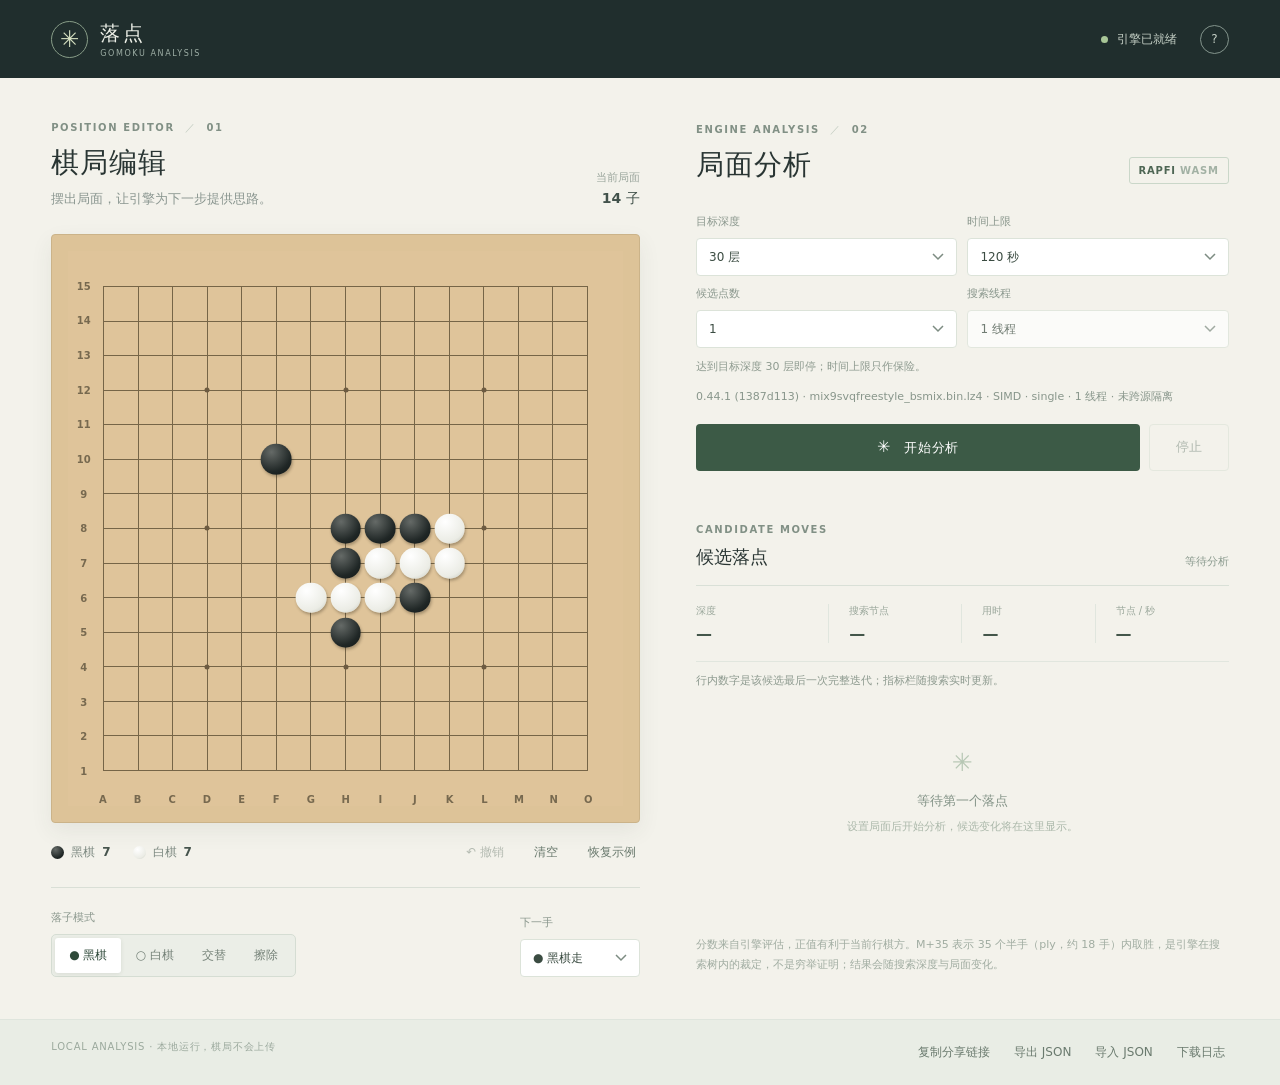
==== commit e34bc6e2: "Keep candidate rows and the metric strip on complete iterations The suspected cause was a PV block p" ====
--- a/index.html
+++ b/index.html
@@ -24,6 +24,7 @@
   <div class="run-row"><button class="primary" id="analyze" disabled><span>✳</span> 开始分析</button><button class="stop" id="stop" disabled>停止</button></div>
   <div class="analysis-head"><div><span class="eyebrow">CANDIDATE MOVES</span><h3>候选落点</h3></div><span class="live-label" id="search-state">等待分析</span></div>
   <div class="metrics"><div><span>深度</span><b id="metric-depth">—</b></div><div><span>搜索节点</span><b id="metric-nodes">—</b></div><div><span>用时</span><b id="metric-time">—</b></div><div><span>节点 / 秒</span><b id="metric-speed">—</b></div></div>
+  <p class="hint" id="row-note">行内数字是该候选最后一次完整迭代；指标栏随搜索实时更新。</p>
   <div class="results" id="results"><div class="empty"><span>✳</span><b>等待第一个落点</b><p>设置局面后开始分析，候选变化将在这里显示。</p></div></div>
   <div class="variation" id="variation" hidden><div><b>变化预览</b><span id="variation-label"></span></div><div class="variation-controls"><button id="pv-prev" aria-label="上一步">←</button><span id="pv-step">0 / 0</span><button id="pv-next" aria-label="下一步">→</button><button id="pv-close">退出预览 ×</button></div></div>
   <p class="score-note">分数来自引擎评估，正值有利于当前行棋方。M+35 表示 35 个半手（ply，约 18 手）内取胜，是引擎在搜索树内的裁定，不是穷举证明；结果会随搜索深度与局面变化。</p>
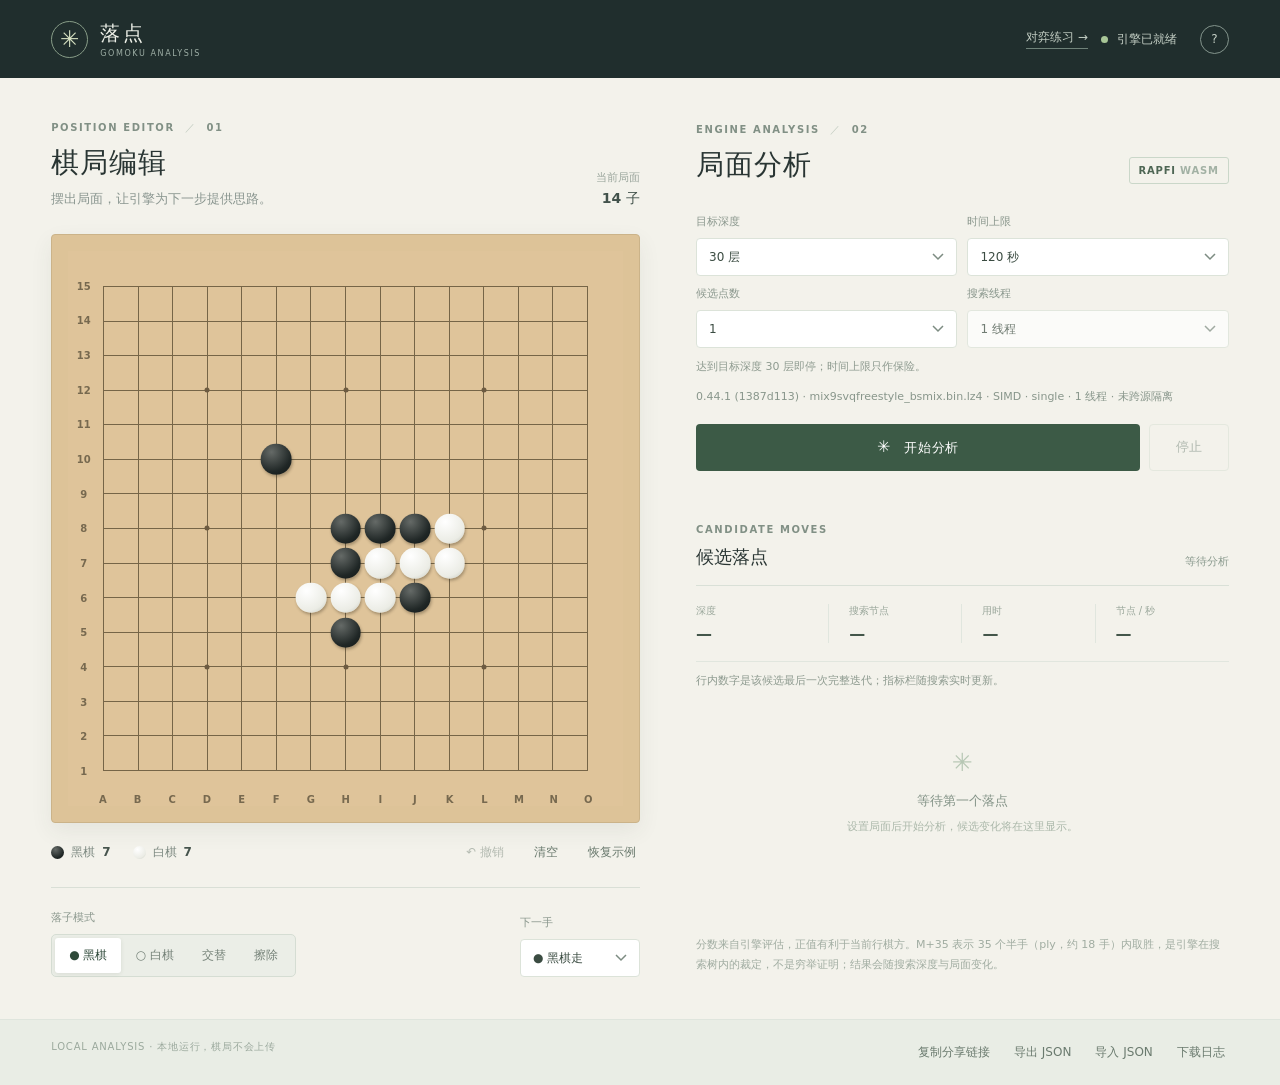
==== commit 8c9ec242: "Add the training page: play, adaptive ladder, review, puzzles, records play.html sits next to the an" ====
--- a/index.html
+++ b/index.html
@@ -1,13 +1,15 @@
 <!doctype html>
+<!-- SPDX-License-Identifier: GPL-3.0-or-later -->
 <html lang="zh-CN">
 <head>
   <meta charset="utf-8"><meta name="viewport" content="width=device-width,initial-scale=1">
   <meta name="theme-color" content="#1e292b"><title>落点 · 五子棋分析</title>
+  <link rel="icon" href="favicon.svg" type="image/svg+xml">
   <link rel="stylesheet" href="style.css">
 <script src="./coi-serviceworker.js"></script>
 </head>
 <body>
-<header class="topbar"><div class="brand"><span class="brand-mark">✳</span><div><b>落点</b><span>GOMOKU ANALYSIS</span></div></div><div class="top-right"><span class="status-dot" id="engine-dot"></span><span id="engine-status">正在准备引擎</span><button class="icon-btn" id="help-btn" title="使用说明" aria-label="使用说明">?</button></div></header>
+<header class="topbar"><div class="brand"><span class="brand-mark">✳</span><div><b>落点</b><span>GOMOKU ANALYSIS</span></div></div><div class="top-right"><a class="nav-link" href="./play.html">对弈练习 →</a><span class="status-dot" id="engine-dot"></span><span id="engine-status">正在准备引擎</span><button class="icon-btn" id="help-btn" title="使用说明" aria-label="使用说明">?</button></div></header>
 <main class="layout">
 <section class="board-panel">
   <div class="section-heading"><div><div class="eyebrow">POSITION EDITOR <span>／</span> 01</div><h1>棋局编辑</h1><p>摆出局面，让引擎为下一步提供思路。</p></div><div class="move-indicator"><span>当前局面</span><strong id="stone-count">14 子</strong></div></div>
--- a/style.css
+++ b/style.css
@@ -1 +1 @@
-:root{font-family:'DM Sans','Noto Sans SC',system-ui,sans-serif;color:#293533;background:#f3f2eb;font-synthesis:none}*{box-sizing:border-box}body{margin:0}button,select{font:inherit}button{cursor:pointer}button:disabled{cursor:not-allowed;opacity:.45}.topbar{height:78px;background:#202e2d;color:#edf0e8;display:flex;align-items:center;justify-content:space-between;padding:0 max(4vw,28px)}.brand{display:flex;align-items:center;gap:12px}.brand-mark{height:37px;width:37px;border:1px solid #879c87;border-radius:50%;display:grid;place-items:center;color:#d4dfc0;font-size:23px}.brand b{display:block;font-size:20px;letter-spacing:.15em}.brand div span{display:block;font-size:8px;letter-spacing:.2em;color:#9daea5;margin-top:2px}.top-right{display:flex;align-items:center;gap:9px;font-size:12px;color:#c3cec4}.status-dot{width:7px;height:7px;background:#caa96b;border-radius:50%}.status-dot.ready{background:#a8c697}.status-dot.error{background:#e08d7e}.icon-btn{border:1px solid #83948c;color:inherit;background:transparent;width:29px;height:29px;border-radius:50%;margin-left:14px}.layout{max-width:1520px;margin:auto;padding:43px max(4vw,28px) 42px;display:grid;grid-template-columns:minmax(450px,1.05fr) minmax(420px,.95fr);gap:56px}.section-heading,.panel-title{display:flex;justify-content:space-between;align-items:flex-end;margin-bottom:26px}.eyebrow{font-size:10px;font-weight:700;letter-spacing:.16em;color:#819085}.eyebrow span{color:#bdc8bc;padding:0 5px}h1,h2,h3,p{margin:0}h1,h2{font-size:28px;letter-spacing:.03em;margin-top:9px;font-weight:600}.section-heading p{font-size:13px;color:#8a9690;margin-top:8px}.move-indicator{text-align:right;color:#9ba69d;font-size:11px}.move-indicator strong{display:block;margin-top:5px;color:#42524b;font-size:14px}.board-wrap{padding:16px;background:#ddc398;border:1px solid #cbb389;box-shadow:0 8px 22px #39483313;border-radius:4px;max-width:680px}.board{position:relative;aspect-ratio:1;background:#dfc49a;touch-action:manipulation}.board:before{content:'';position:absolute;inset:6.25%;background:repeating-linear-gradient(to right,#766547 0 1px,transparent 1px calc(100% / 14)),repeating-linear-gradient(to bottom,#766547 0 1px,transparent 1px calc(100% / 14));border-right:1px solid #766547;border-bottom:1px solid #766547;pointer-events:none}.intersection{position:absolute;width:6.25%;height:6.25%;transform:translate(-50%,-50%);border:0;background:transparent;padding:0;border-radius:50%;z-index:2}.intersection:focus-visible{outline:2px solid #fff;outline-offset:-1px}.intersection:hover:after{content:'';position:absolute;inset:14%;border:1px solid #536b5b;border-radius:50%}.star{position:absolute;width:5px;height:5px;transform:translate(-50%,-50%);border-radius:50%;background:#6d5b41;pointer-events:none}.piece{position:absolute;inset:6%;border-radius:50%;box-shadow:1px 2px 3px #31281755}.piece.black,.stone.black{background:radial-gradient(circle at 35% 27%,#656a67,#202726 65%,#101514)}.piece.white,.stone.white{background:radial-gradient(circle at 35% 27%,#fff,#ebece5 68%,#bdc1b8)}.piece.ghost{opacity:.72}.piece em{display:grid;place-items:center;height:100%;font-style:normal;font-size:clamp(8px,1vw,13px);font-weight:700}.piece.black em{color:#fff}.piece.white em{color:#33413d}.coord{position:absolute;transform:translate(-50%,-50%);font-size:10px;color:#77694f;font-weight:600;pointer-events:none}.board-footer{max-width:680px;display:flex;justify-content:space-between;align-items:center;padding:17px 0 22px;border-bottom:1px solid #d9dfd6}.legend,.board-actions{display:flex;align-items:center;gap:22px}.legend span{display:flex;align-items:center;gap:7px;color:#7d8981;font-size:12px}.legend b{color:#46544d;font-weight:600}.stone{width:13px;height:13px;border-radius:50%;display:inline-block}.text-btn,footer button{border:0;background:none;color:#6a7a6e;padding:4px;font-size:12px}.text-btn:hover,footer button:hover{color:#263f34}.editor-row{display:flex;justify-content:space-between;gap:18px;max-width:680px;margin-top:22px;align-items:end}label{display:block;font-size:11px;color:#8a978d;margin-bottom:9px;font-weight:600}.segmented{display:flex;border:1px solid #d5ddd3;border-radius:5px;padding:3px;background:#ebeee7}.segmented button{border:0;background:none;padding:9px 14px;font-size:12px;color:#758278;border-radius:3px;white-space:nowrap}.segmented button.active{background:#fff;color:#2f4a3a;box-shadow:0 1px 4px #263d2d19}select{appearance:none;background:#fff url("data:image/svg+xml,%3Csvg xmlns='http://www.w3.org/2000/svg' width='12' height='8'%3E%3Cpath d='m1 1 5 5 5-5' fill='none' stroke='%237d8c82' stroke-width='1.5'/%3E%3C/svg%3E") no-repeat right 12px center;border:1px solid #dce3d9;border-radius:4px;color:#3b4c42;padding:11px 33px 11px 12px;font-size:12px;min-width:120px}.analysis-panel{padding-top:2px}.panel-title{margin-bottom:30px}.engine-tag{color:#4e6654;border:1px solid #cad7c9;border-radius:3px;padding:7px 9px;font-size:10px;font-weight:700;letter-spacing:.08em}.engine-tag span{color:#a2b1a4}.settings{display:grid;grid-template-columns:repeat(2,1fr);gap:10px}.settings select{width:100%;min-width:0}.hint{font-size:11px;line-height:1.65;color:#8d9a8f;margin:10px 0 0}.hint[hidden]{display:none}.engine-note{font-size:11px;color:#88968b;margin:12px 0 18px;line-height:1.6}.run-row{display:flex;gap:9px}.primary,.stop{height:47px;border-radius:4px;font-weight:600;font-size:13px}.primary{flex:1;border:0;background:#3c5a46;color:#fff;letter-spacing:.05em}.primary:hover:not(:disabled){background:#2e4937}.primary span{font-size:16px;margin-right:8px}.stop{width:80px;border:1px solid #d2dcd0;background:transparent;color:#607468}.analysis-head{display:flex;align-items:end;justify-content:space-between;margin-top:47px;padding-bottom:16px;border-bottom:1px solid #d9e0d7}.analysis-head h3{font-size:18px;margin-top:8px;font-weight:600}.live-label{font-size:11px;color:#8a9a8e}.metrics{display:grid;grid-template-columns:repeat(4,1fr);padding:18px 0;border-bottom:1px solid #e1e6de}.metrics div{border-right:1px solid #e0e6de;padding-left:20px}.metrics div:first-child{padding-left:0}.metrics div:last-child{border:0}.metrics span{display:block;font-size:10px;color:#9aa79b;margin-bottom:6px}.metrics b{font-size:16px;color:#43564a;font-weight:600}.results{min-height:225px}.empty{text-align:center;padding:58px 20px;color:#abb8aa}.empty span{display:block;font-size:25px;color:#b7c7b4;margin-bottom:13px}.empty b{font-size:13px;font-weight:500;color:#839387}.empty p{font-size:11px;line-height:1.8;margin-top:7px}.result{width:100%;border:0;border-bottom:1px solid #e1e6de;background:none;padding:16px 3px;text-align:left;display:grid;grid-template-columns:30px 50px 70px 1fr;align-items:center;gap:7px;color:#405048}.result:hover,.result.selected{background:#e9eee6}.result .rank{font-size:11px;color:#a1aea2}.result .point{font-size:18px;font-weight:700;color:#30493b}.result .score{font-size:13px;font-weight:600;color:#53765c}.result .line{font-size:11px;line-height:1.7;color:#98a69a;overflow:hidden}.result .line span{display:block;overflow:hidden;text-overflow:ellipsis;white-space:nowrap}.result .line small{display:block;font-size:10px;color:#a0ada1;white-space:nowrap}.variation{background:#e5ece1;padding:14px;margin-top:14px;border-radius:4px;font-size:12px}.variation>div:first-child{display:flex;justify-content:space-between;color:#506857}.variation-controls{display:flex;align-items:center;gap:8px;margin-top:10px;color:#6c7e70}.variation button{border:1px solid #cddbcc;background:#f7faf4;border-radius:3px;padding:5px 9px;color:#506857}.variation button:last-child{margin-left:auto}.score-note{font-size:11px;line-height:1.8;color:#a0aca1;margin-top:20px}footer{background:#e9ede5;border-top:1px solid #dfe5dd;padding:20px max(4vw,28px);display:flex;justify-content:space-between;gap:20px;color:#9ba99d;font-size:10px;letter-spacing:.08em}footer div{display:flex;gap:16px;flex-wrap:wrap}footer button{letter-spacing:0}dialog{max-width:480px;border:0;border-radius:6px;padding:30px;background:#f8f9f4;color:#34483a;box-shadow:0 20px 70px #1116}dialog::backdrop{background:#17251fc2}.dialog-head{display:flex;justify-content:space-between;align-items:start}.dialog-head .icon-btn{color:#54695a}dialog p{font-size:13px;line-height:1.9;color:#718075;margin-top:20px}.toast{position:fixed;bottom:25px;left:50%;transform:translate(-50%,20px);opacity:0;transition:.2s;background:#263d30;color:white;padding:11px 18px;border-radius:4px;font-size:12px;pointer-events:none}.toast.show{opacity:1;transform:translate(-50%,0)}@media(max-width:900px){.layout{grid-template-columns:1fr;max-width:740px;gap:52px}.board-wrap,.board-footer,.editor-row{max-width:none}.analysis-head{margin-top:35px}}@media(max-width:520px){.topbar{height:66px;padding:0 18px}.layout{padding:30px 16px}.top-right{font-size:11px}.section-heading h1,.panel-title h2{font-size:24px}.board-wrap{padding:8px}.coord{font-size:8px}.editor-row{align-items:stretch;flex-direction:column}.editor-row select{width:100%}.segmented button{flex:1;padding:9px 7px}.settings{gap:5px}.settings select{padding-left:8px;padding-right:22px;font-size:11px}.board-actions{gap:9px}.legend{gap:10px}footer{padding:20px 16px;flex-direction:column}footer div{gap:10px}.result{grid-template-columns:24px 46px 60px 1fr}}
+:root{font-family:'DM Sans','Noto Sans SC',system-ui,sans-serif;color:#293533;background:#f3f2eb;font-synthesis:none}*{box-sizing:border-box}body{margin:0}button,select{font:inherit}button{cursor:pointer}button:disabled{cursor:not-allowed;opacity:.45}.topbar{height:78px;background:#202e2d;color:#edf0e8;display:flex;align-items:center;justify-content:space-between;padding:0 max(4vw,28px)}.brand{display:flex;align-items:center;gap:12px}.brand-mark{height:37px;width:37px;border:1px solid #879c87;border-radius:50%;display:grid;place-items:center;color:#d4dfc0;font-size:23px}.brand b{display:block;font-size:20px;letter-spacing:.15em}.brand div span{display:block;font-size:8px;letter-spacing:.2em;color:#9daea5;margin-top:2px}.top-right{display:flex;align-items:center;gap:9px;font-size:12px;color:#c3cec4}.nav-link{color:#c3cec4;text-decoration:none;border-bottom:1px solid #6f8279;padding-bottom:2px;margin-right:4px}.nav-link:hover{color:#fff;border-color:#c3cec4}.status-dot{width:7px;height:7px;background:#caa96b;border-radius:50%}.status-dot.ready{background:#a8c697}.status-dot.error{background:#e08d7e}.icon-btn{border:1px solid #83948c;color:inherit;background:transparent;width:29px;height:29px;border-radius:50%;margin-left:14px}.layout{max-width:1520px;margin:auto;padding:43px max(4vw,28px) 42px;display:grid;grid-template-columns:minmax(450px,1.05fr) minmax(420px,.95fr);gap:56px}.section-heading,.panel-title{display:flex;justify-content:space-between;align-items:flex-end;margin-bottom:26px}.eyebrow{font-size:10px;font-weight:700;letter-spacing:.16em;color:#819085}.eyebrow span{color:#bdc8bc;padding:0 5px}h1,h2,h3,p{margin:0}h1,h2{font-size:28px;letter-spacing:.03em;margin-top:9px;font-weight:600}.section-heading p{font-size:13px;color:#8a9690;margin-top:8px}.move-indicator{text-align:right;color:#9ba69d;font-size:11px}.move-indicator strong{display:block;margin-top:5px;color:#42524b;font-size:14px}.board-wrap{padding:16px;background:#ddc398;border:1px solid #cbb389;box-shadow:0 8px 22px #39483313;border-radius:4px;max-width:680px}.board{position:relative;aspect-ratio:1;background:#dfc49a;touch-action:manipulation}.board:before{content:'';position:absolute;inset:6.25%;background:repeating-linear-gradient(to right,#766547 0 1px,transparent 1px calc(100% / 14)),repeating-linear-gradient(to bottom,#766547 0 1px,transparent 1px calc(100% / 14));border-right:1px solid #766547;border-bottom:1px solid #766547;pointer-events:none}.intersection{position:absolute;width:6.25%;height:6.25%;transform:translate(-50%,-50%);border:0;background:transparent;padding:0;border-radius:50%;z-index:2}.intersection:focus-visible{outline:2px solid #fff;outline-offset:-1px}.intersection:hover:after{content:'';position:absolute;inset:14%;border:1px solid #536b5b;border-radius:50%}.star{position:absolute;width:5px;height:5px;transform:translate(-50%,-50%);border-radius:50%;background:#6d5b41;pointer-events:none}.piece{position:absolute;inset:6%;border-radius:50%;box-shadow:1px 2px 3px #31281755}.piece.black,.stone.black{background:radial-gradient(circle at 35% 27%,#656a67,#202726 65%,#101514)}.piece.white,.stone.white{background:radial-gradient(circle at 35% 27%,#fff,#ebece5 68%,#bdc1b8)}.piece.ghost{opacity:.72}.piece em{display:grid;place-items:center;height:100%;font-style:normal;font-size:clamp(8px,1vw,13px);font-weight:700}.piece.black em{color:#fff}.piece.white em{color:#33413d}.coord{position:absolute;transform:translate(-50%,-50%);font-size:10px;color:#77694f;font-weight:600;pointer-events:none}.board-footer{max-width:680px;display:flex;justify-content:space-between;align-items:center;padding:17px 0 22px;border-bottom:1px solid #d9dfd6}.legend,.board-actions{display:flex;align-items:center;gap:22px}.legend span{display:flex;align-items:center;gap:7px;color:#7d8981;font-size:12px}.legend b{color:#46544d;font-weight:600}.stone{width:13px;height:13px;border-radius:50%;display:inline-block}.text-btn,footer button{border:0;background:none;color:#6a7a6e;padding:4px;font-size:12px}.text-btn:hover,footer button:hover{color:#263f34}.editor-row{display:flex;justify-content:space-between;gap:18px;max-width:680px;margin-top:22px;align-items:end}label{display:block;font-size:11px;color:#8a978d;margin-bottom:9px;font-weight:600}.segmented{display:flex;border:1px solid #d5ddd3;border-radius:5px;padding:3px;background:#ebeee7}.segmented button{border:0;background:none;padding:9px 14px;font-size:12px;color:#758278;border-radius:3px;white-space:nowrap}.segmented button.active{background:#fff;color:#2f4a3a;box-shadow:0 1px 4px #263d2d19}select{appearance:none;background:#fff url("data:image/svg+xml,%3Csvg xmlns='http://www.w3.org/2000/svg' width='12' height='8'%3E%3Cpath d='m1 1 5 5 5-5' fill='none' stroke='%237d8c82' stroke-width='1.5'/%3E%3C/svg%3E") no-repeat right 12px center;border:1px solid #dce3d9;border-radius:4px;color:#3b4c42;padding:11px 33px 11px 12px;font-size:12px;min-width:120px}.analysis-panel{padding-top:2px}.panel-title{margin-bottom:30px}.engine-tag{color:#4e6654;border:1px solid #cad7c9;border-radius:3px;padding:7px 9px;font-size:10px;font-weight:700;letter-spacing:.08em}.engine-tag span{color:#a2b1a4}.settings{display:grid;grid-template-columns:repeat(2,1fr);gap:10px}.settings select{width:100%;min-width:0}.hint{font-size:11px;line-height:1.65;color:#8d9a8f;margin:10px 0 0}.hint[hidden]{display:none}.engine-note{font-size:11px;color:#88968b;margin:12px 0 18px;line-height:1.6}.run-row{display:flex;gap:9px}.primary,.stop{height:47px;border-radius:4px;font-weight:600;font-size:13px}.primary{flex:1;border:0;background:#3c5a46;color:#fff;letter-spacing:.05em}.primary:hover:not(:disabled){background:#2e4937}.primary span{font-size:16px;margin-right:8px}.stop{width:80px;border:1px solid #d2dcd0;background:transparent;color:#607468}.analysis-head{display:flex;align-items:end;justify-content:space-between;margin-top:47px;padding-bottom:16px;border-bottom:1px solid #d9e0d7}.analysis-head h3{font-size:18px;margin-top:8px;font-weight:600}.live-label{font-size:11px;color:#8a9a8e}.metrics{display:grid;grid-template-columns:repeat(4,1fr);padding:18px 0;border-bottom:1px solid #e1e6de}.metrics div{border-right:1px solid #e0e6de;padding-left:20px}.metrics div:first-child{padding-left:0}.metrics div:last-child{border:0}.metrics span{display:block;font-size:10px;color:#9aa79b;margin-bottom:6px}.metrics b{font-size:16px;color:#43564a;font-weight:600}.results{min-height:225px}.empty{text-align:center;padding:58px 20px;color:#abb8aa}.empty span{display:block;font-size:25px;color:#b7c7b4;margin-bottom:13px}.empty b{font-size:13px;font-weight:500;color:#839387}.empty p{font-size:11px;line-height:1.8;margin-top:7px}.result{width:100%;border:0;border-bottom:1px solid #e1e6de;background:none;padding:16px 3px;text-align:left;display:grid;grid-template-columns:30px 50px 70px 1fr;align-items:center;gap:7px;color:#405048}.result:hover,.result.selected{background:#e9eee6}.result .rank{font-size:11px;color:#a1aea2}.result .point{font-size:18px;font-weight:700;color:#30493b}.result .score{font-size:13px;font-weight:600;color:#53765c}.result .line{font-size:11px;line-height:1.7;color:#98a69a;overflow:hidden}.result .line span{display:block;overflow:hidden;text-overflow:ellipsis;white-space:nowrap}.result .line small{display:block;font-size:10px;color:#a0ada1;white-space:nowrap}.variation{background:#e5ece1;padding:14px;margin-top:14px;border-radius:4px;font-size:12px}.variation>div:first-child{display:flex;justify-content:space-between;color:#506857}.variation-controls{display:flex;align-items:center;gap:8px;margin-top:10px;color:#6c7e70}.variation button{border:1px solid #cddbcc;background:#f7faf4;border-radius:3px;padding:5px 9px;color:#506857}.variation button:last-child{margin-left:auto}.score-note{font-size:11px;line-height:1.8;color:#a0aca1;margin-top:20px}footer{background:#e9ede5;border-top:1px solid #dfe5dd;padding:20px max(4vw,28px);display:flex;justify-content:space-between;gap:20px;color:#9ba99d;font-size:10px;letter-spacing:.08em}footer div{display:flex;gap:16px;flex-wrap:wrap}footer button{letter-spacing:0}dialog{max-width:480px;border:0;border-radius:6px;padding:30px;background:#f8f9f4;color:#34483a;box-shadow:0 20px 70px #1116}dialog::backdrop{background:#17251fc2}.dialog-head{display:flex;justify-content:space-between;align-items:start}.dialog-head .icon-btn{color:#54695a}dialog p{font-size:13px;line-height:1.9;color:#718075;margin-top:20px}.toast{position:fixed;bottom:25px;left:50%;transform:translate(-50%,20px);opacity:0;transition:.2s;background:#263d30;color:white;padding:11px 18px;border-radius:4px;font-size:12px;pointer-events:none}.toast.show{opacity:1;transform:translate(-50%,0)}@media(max-width:900px){.layout{grid-template-columns:1fr;max-width:740px;gap:52px}.board-wrap,.board-footer,.editor-row{max-width:none}.analysis-head{margin-top:35px}}@media(max-width:520px){.topbar{height:66px;padding:0 18px}.layout{padding:30px 16px}.top-right{font-size:11px}.section-heading h1,.panel-title h2{font-size:24px}.board-wrap{padding:8px}.coord{font-size:8px}.editor-row{align-items:stretch;flex-direction:column}.editor-row select{width:100%}.segmented button{flex:1;padding:9px 7px}.settings{gap:5px}.settings select{padding-left:8px;padding-right:22px;font-size:11px}.board-actions{gap:9px}.legend{gap:10px}footer{padding:20px 16px;flex-direction:column}footer div{gap:10px}.result{grid-template-columns:24px 46px 60px 1fr}}
